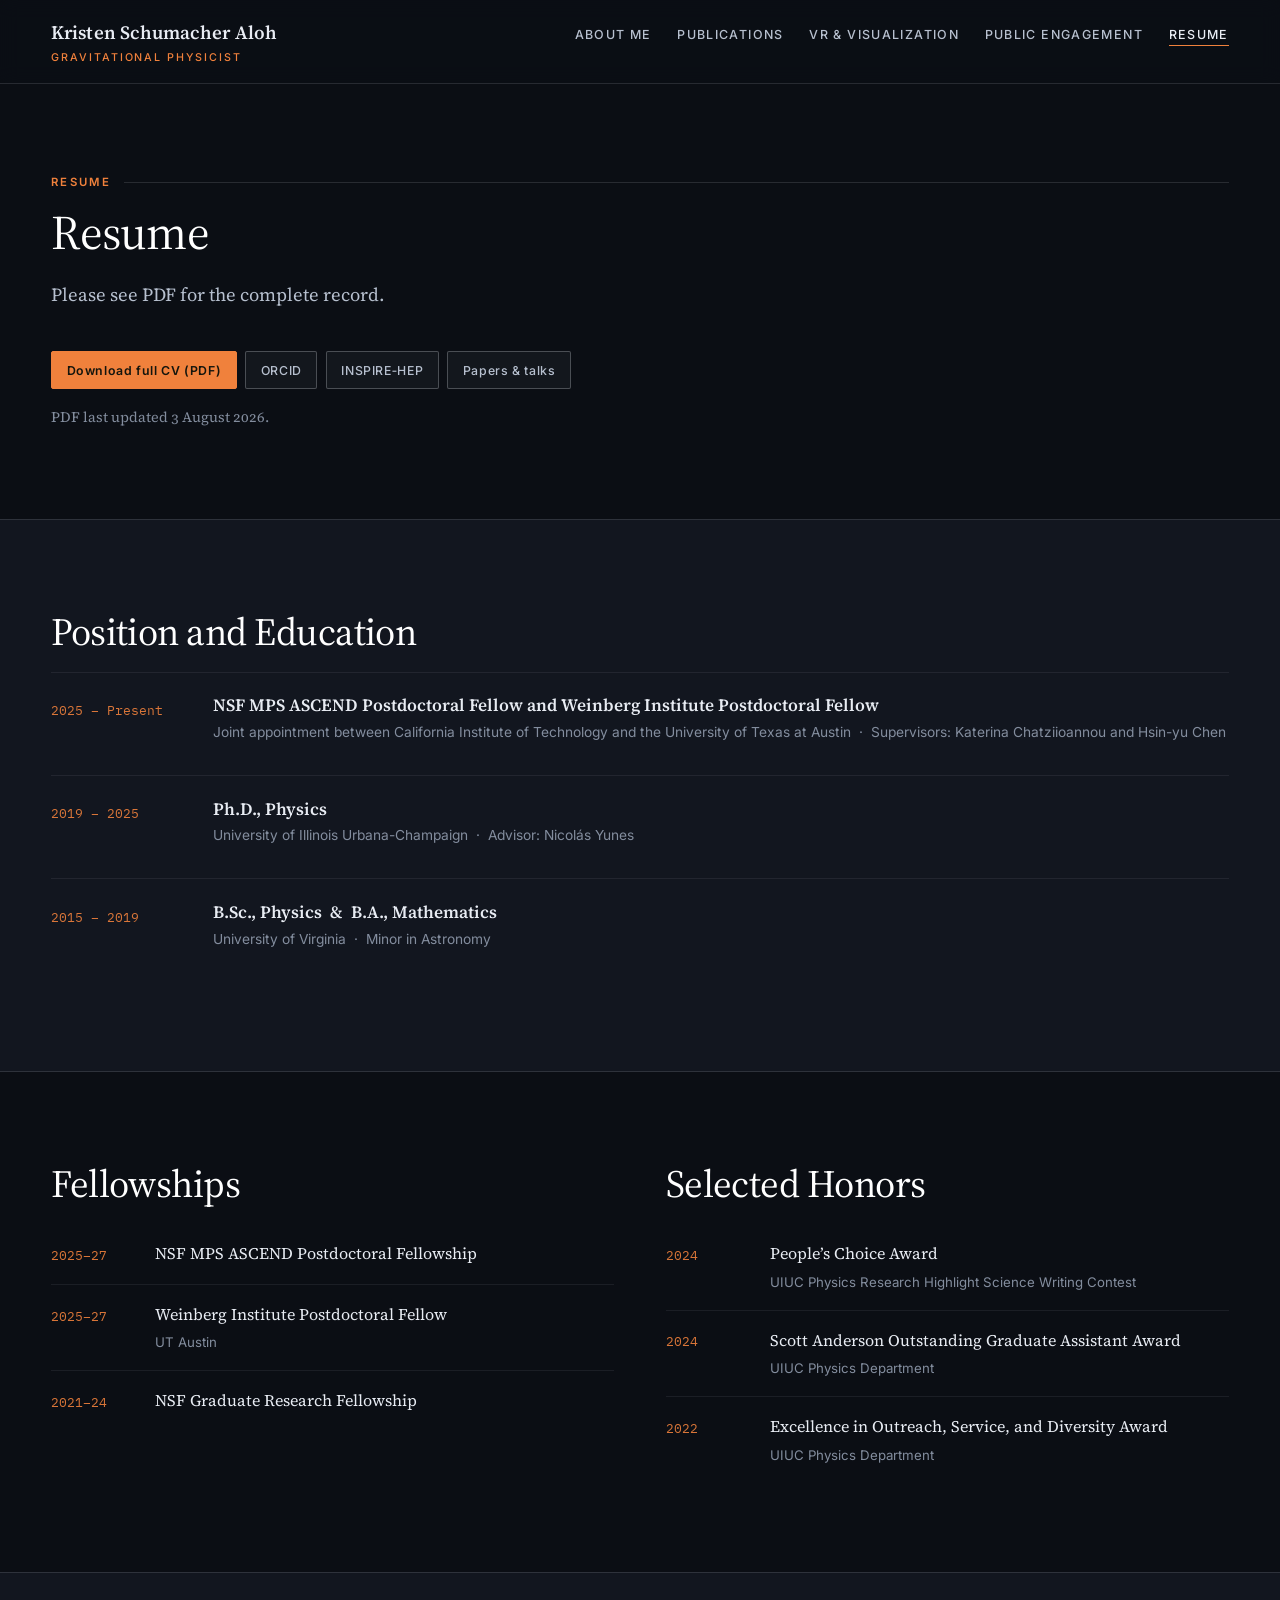
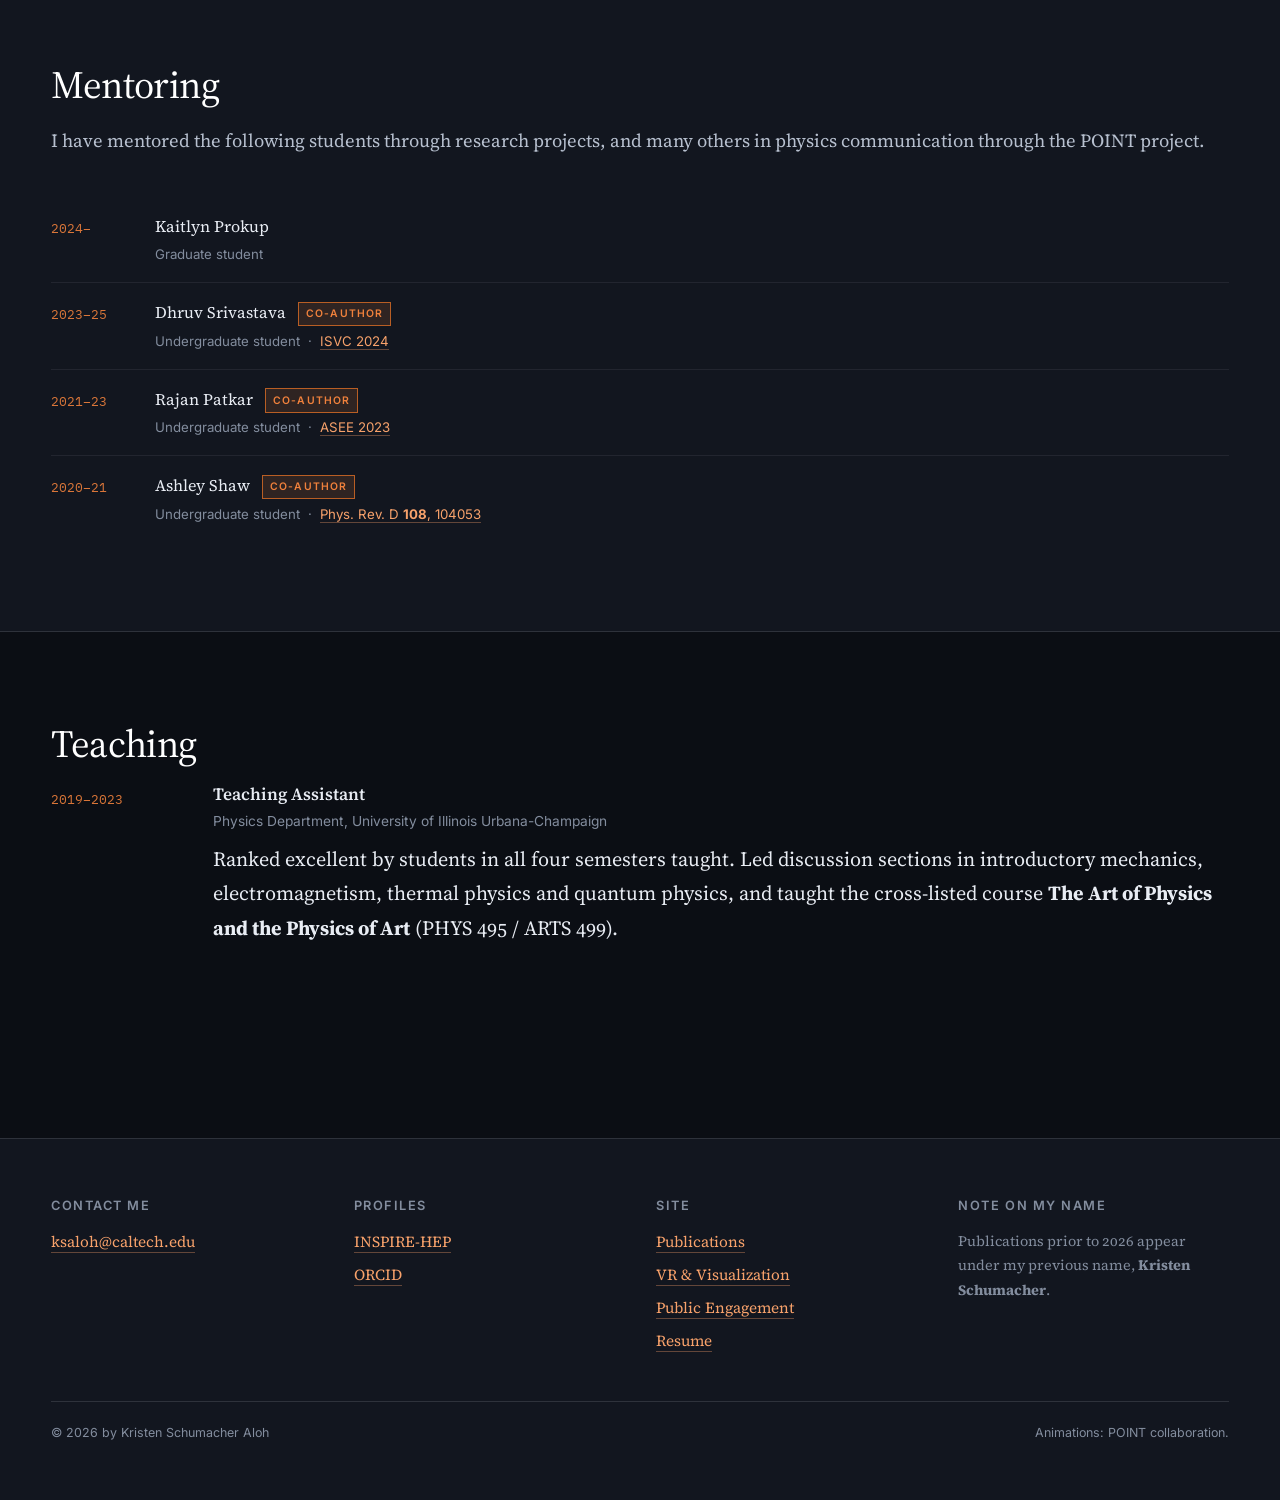
==== cv.html @ e94948c2 "Initial site" ====
<!DOCTYPE html>
<html lang="en">
<head>
<meta charset="utf-8">
<meta name="viewport" content="width=device-width, initial-scale=1">
<meta name="theme-color" content="#0B0E14">
<title>Resume — Kristen Schumacher Aloh</title>
<meta name="description" content="Kristen Schumacher Aloh: NSF MPS ASCEND Postdoctoral Fellow and Weinberg Institute Postdoctoral Fellow, jointly appointed at Caltech and UT Austin. Full CV available as a PDF.">
<link rel="canonical" href="https://kristenaloh.github.io/cv.html">
<link rel="preconnect" href="https://fonts.googleapis.com">
<link rel="preconnect" href="https://fonts.gstatic.com" crossorigin>
<link href="https://fonts.googleapis.com/css2?family=Source+Serif+4:ital,opsz,wght@0,8..60,300..700;1,8..60,300..600&family=Inter:wght@400;500;600&family=IBM+Plex+Mono:wght@400;500&display=swap" rel="stylesheet">
<link rel="stylesheet" href="assets/css/style.css">
</head>
<body>
<a class="skip" href="#main">Skip to content</a>

<header class="masthead">
  <div class="masthead__inner">
    <a class="wordmark" href="index.html">
      <span class="wordmark__name">Kristen Schumacher Aloh</span>
      <span class="wordmark__role">Gravitational Physicist</span>
    </a>
    <nav class="nav" aria-label="Primary">
      <ul>
        <li><a href="index.html">About Me</a></li>
        <li><a href="publications.html">Publications</a></li>
        <li><a href="visualizations.html">VR &amp; Visualization</a></li>
        <li><a href="outreach.html">Public Engagement</a></li>
        <li><a href="cv.html" aria-current="page">Resume</a></li>
      </ul>
    </nav>
  </div>
</header>

<main id="main">

  <section class="section wrap">
    <p class="eyebrow">Resume</p>
    <h2 style="font-size:clamp(2rem,4.6vw,3rem)">Resume</h2>
    <p class="deck">
      Please see PDF for the complete record.
    </p>
    <ul class="idlinks">
      <li><a class="is-primary" href="assets/cv/Aloh_CV.pdf">Download full CV (PDF)</a></li>
      <li><a href="https://orcid.org/0009-0002-8573-5075">ORCID</a></li>
      <li><a href="https://inspirehep.net/authors/1757251?ui-citation-summary=true">INSPIRE&#8209;HEP</a></li>
      <li><a href="publications.html">Papers &amp; talks</a></li>
    </ul>
    <p class="small" style="margin-top:1rem">PDF last updated 3 August 2026.</p>
  </section>

  <!-- ================= POSITION & EDUCATION ================= -->
  <section class="section section--raised">
    <div class="wrap">
      <h2 class="mt-0">Position and Education</h2>

      <div class="cvblock">
        <div class="cvblock__when">2025&nbsp;&ndash;&nbsp;Present</div>
        <div class="cvblock__what">
          <h3>NSF MPS ASCEND Postdoctoral Fellow and Weinberg Institute Postdoctoral Fellow</h3>
          <p class="org">Joint appointment between California Institute of Technology and the
            University of Texas at Austin &nbsp;·&nbsp; Supervisors: Katerina Chatziioannou and
            Hsin-yu Chen</p>
        </div>
      </div>

      <div class="cvblock">
        <div class="cvblock__when">2019&nbsp;&ndash;&nbsp;2025</div>
        <div class="cvblock__what">
          <h3>Ph.D., Physics</h3>
          <p class="org">University of Illinois Urbana-Champaign &nbsp;·&nbsp;
            Advisor: Nicol&aacute;s Yunes</p>
        </div>
      </div>

      <div class="cvblock">
        <div class="cvblock__when">2015&nbsp;&ndash;&nbsp;2019</div>
        <div class="cvblock__what">
          <h3>B.Sc., Physics &nbsp;&amp;&nbsp; B.A., Mathematics</h3>
          <p class="org">University of Virginia &nbsp;·&nbsp; Minor in Astronomy</p>
        </div>
      </div>
    </div>
  </section>

  <!-- ================= FELLOWSHIPS & HONORS ================= -->
  <section class="section wrap">
    <div class="split">
      <div>
        <h2 class="mt-0">Fellowships</h2>
        <ul class="entrylist">
          <li><span class="yr">2025&ndash;27</span>
            <span class="what">NSF MPS ASCEND Postdoctoral Fellowship</span></li>
          <li><span class="yr">2025&ndash;27</span>
            <span class="what">Weinberg Institute Postdoctoral Fellow 
              <span class="where">UT&nbsp;Austin</span></span></li>
          <li><span class="yr">2021&ndash;24</span>
            <span class="what">NSF Graduate Research Fellowship</span></li>
        </ul>
      </div>
      <div>
        <h2 class="mt-0">Selected Honors</h2>
        <ul class="entrylist">
          <li><span class="yr">2024</span>
            <span class="what">People&rsquo;s Choice Award
              <span class="where">UIUC Physics Research Highlight Science Writing Contest</span></span></li>
          <li><span class="yr">2024</span>
            <span class="what">Scott Anderson Outstanding Graduate Assistant Award
              <span class="where">UIUC Physics Department</span></span></li>
          <li><span class="yr">2022</span>
            <span class="what">Excellence in Outreach, Service, and Diversity Award
              <span class="where">UIUC Physics Department</span></span></li>
        </ul>
      </div>
    </div>
  </section>

  <!-- ================= MENTORING ================= -->
  <section class="section section--raised" id="mentoring">
    <div class="wrap">
      <h2 class="mt-0">Mentoring</h2>
      <p class="deck">
        I have mentored the following students through research projects, and many others in physics
        communication through the POINT project.
      </p>
      <ul class="entrylist">
        <li><span class="yr">2024&ndash;</span>
          <span class="what">Kaitlyn Prokup
            <span class="where">Graduate student</span></span></li>
        <li><span class="yr">2023&ndash;25</span>
          <span class="what">Dhruv Srivastava <span class="tag">Co-author</span>
            <span class="where">Undergraduate student &nbsp;·&nbsp;
              <a href="publications.html">ISVC 2024</a></span></span></li>
        <li><span class="yr">2021&ndash;23</span>
          <span class="what">Rajan Patkar <span class="tag">Co-author</span>
            <span class="where">Undergraduate student &nbsp;·&nbsp;
              <a href="publications.html">ASEE 2023</a></span></span></li>
        <li><span class="yr">2020&ndash;21</span>
          <span class="what">Ashley Shaw <span class="tag">Co-author</span>
            <span class="where">Undergraduate student &nbsp;·&nbsp;
              <a href="publications.html">Phys. Rev. D <b>108</b>, 104053</a></span></span></li>
      </ul>
    </div>
  </section>

  <!-- ================= TEACHING ================= -->
  <section class="section wrap" id="teaching">
    <h2 class="mt-0">Teaching</h2>
    <div class="cvblock" style="border-top:0;padding-top:0">
      <div class="cvblock__when">2019&ndash;2023</div>
      <div class="cvblock__what">
        <h3>Teaching Assistant</h3>
        <p class="org">Physics Department, University of Illinois Urbana-Champaign</p>
        <p>
          Ranked excellent by students in all four semesters taught. Led discussion sections in
          introductory mechanics, electromagnetism, thermal physics and quantum physics, and taught
          the cross-listed course
          <strong>The Art of Physics and the Physics of Art</strong> (PHYS 495 / ARTS 499).
        </p>
      </div>
    </div>
  </section>

</main>

<footer class="footer">
  <div class="wrap">
    <div class="footer__grid">
      <div>
        <h4>Contact me</h4>
        <ul>
          <li><a href="mailto:ksaloh@caltech.edu">ksaloh@caltech.edu</a></li>
        </ul>
      </div>
      <div>
        <h4>Profiles</h4>
        <ul>
          <li><a href="https://inspirehep.net/authors/1757251?ui-citation-summary=true">INSPIRE&#8209;HEP</a></li>
          <li><a href="https://orcid.org/0009-0002-8573-5075">ORCID</a></li>
        </ul>
      </div>
      <div>
        <h4>Site</h4>
        <ul>
          <li><a href="publications.html">Publications</a></li>
          <li><a href="visualizations.html">VR &amp; Visualization</a></li>
          <li><a href="outreach.html">Public Engagement</a></li>
          <li><a href="cv.html">Resume</a></li>
        </ul>
      </div>
      <div>
        <h4>Note on my name</h4>
        <p class="small">
          Publications prior to 2026 appear under my previous name,
          <strong>Kristen Schumacher</strong>.
        </p>
      </div>
    </div>
    <div class="footer__note">
      <span>&copy; 2026 by Kristen Schumacher Aloh</span>
      <span>Animations: POINT collaboration.</span>
    </div>
  </div>
</footer>
</body>
</html>
---- assets/css/style.css ----
/* ===========================================================
   Kristen Schumacher Aloh — personal academic site
   Design: "Dark field"

   Every polarization animation is rendered on pure black. The site is
   therefore built dark, so those animations sit flush against the page
   with no visible frame — they read as the design rather than as
   embedded media. Media surfaces are true #000 to match the source.

   The orange accent is sampled from the sphere in the Einstein's
   Spacetime logo, and recurs in the POINT logo, the OzGrav black-hole
   render and the Hanford trace of the GW150914 figure.
   =========================================================== */

/* ---------- Tokens ---------- */
:root {
  --page:       #0B0E14;   /* near-black page ground        */
  --surface:    #12161F;   /* cards, panels                 */
  --surface-2:  #1A1F2B;   /* raised / hover                */
  --plate:      #000000;   /* media surfaces — matches source */

  --ink:        #E8ECF3;   /* body text                     */
  --ink-soft:   #B7C0CF;   /* secondary                     */
  --muted:      #838D9E;   /* metadata, captions            */

  --rule:       rgba(232, 236, 243, .13);
  --rule-soft:  rgba(232, 236, 243, .07);
  --rule-firm:  rgba(232, 236, 243, .26);

  --flare:      #F0813C;   /* accent — the sphere           */
  --flare-soft: #F8A26B;   /* light tint                    */
  --flare-dim:  #B85E24;   /* pressed / borders             */
  --flare-tint: rgba(240, 129, 60, .13);

  --serif: "Source Serif 4", "Source Serif Pro", Charter, "Iowan Old Style",
           Georgia, "Times New Roman", serif;
  --sans:  "Inter", -apple-system, BlinkMacSystemFont, "Segoe UI", Helvetica, Arial, sans-serif;
  --mono:  "IBM Plex Mono", ui-monospace, SFMono-Regular, Menlo, monospace;

  /* No container cap: the page fills the browser window at whatever width it is
     opened to. Type scales with the viewport so it stays proportionate. */
  --pad-x: clamp(1.25rem, 4vw, 4.5rem);
}

/* ---------- Reset ---------- */
*, *::before, *::after { box-sizing: border-box; }
html { -webkit-text-size-adjust: 100%; scroll-behavior: smooth; background: var(--page); }
body {
  margin: 0;
  background: var(--page);
  color: var(--ink);
  font-family: var(--serif);
  font-size: clamp(1.0625rem, 0.30vw + 1.02rem, 1.375rem);
  line-height: 1.72;
  font-feature-settings: "kern" 1, "liga" 1, "onum" 1;
  -webkit-font-smoothing: antialiased;
  text-rendering: optimizeLegibility;
}
img, svg, video { max-width: 100%; display: block; }
img, svg { height: auto; }
figure { margin: 0; }
::selection { background: var(--flare); color: #10130A; }

/* ---------- Links ---------- */
a {
  color: var(--flare-soft);
  text-decoration: none;
  border-bottom: 1px solid rgba(248, 162, 107, .35);
  transition: color .15s ease, border-color .15s ease, background-color .15s ease;
}
a:hover { color: #FFCBA4; border-bottom-color: var(--flare-soft); background: var(--flare-tint); }
a:focus-visible { outline: 2px solid var(--flare); outline-offset: 3px; border-radius: 2px; }

/* ---------- Layout ---------- */
.wrap  { width: 100%; padding-inline: var(--pad-x); }
.prose { max-width: none; }
.section { padding-block: clamp(3rem, 7vw, 6rem); }
.section--raised { background: var(--surface); border-block: 1px solid var(--rule); }

/* ---------- Skip link ---------- */
.skip {
  position: absolute; left: -9999px; top: 0;
  background: var(--flare); color: #12130C;
  padding: .6rem 1rem; z-index: 100; border: 0; font-family: var(--sans);
}
.skip:focus { left: .5rem; top: .5rem; }

/* ---------- Masthead ---------- */
.masthead {
  border-bottom: 1px solid var(--rule);
  background: rgba(11, 14, 20, .86);
  backdrop-filter: saturate(150%) blur(10px);
  position: sticky; top: 0; z-index: 40;
}
.masthead__inner {
  width: 100%; padding: .95rem var(--pad-x);
  display: flex; align-items: baseline; gap: 1.5rem;
  flex-wrap: wrap; justify-content: space-between;
}
.wordmark, .wordmark:hover { border: 0; background: none; }
.wordmark__name {
  font-size: 1.18rem; font-weight: 600; letter-spacing: .004em;
  color: var(--ink); display: block; line-height: 1.2;
}
.wordmark__role {
  display: block; font-family: var(--sans);
  font-size: .67rem; letter-spacing: .18em; text-transform: uppercase;
  color: var(--flare); margin-top: .32rem; font-weight: 500;
}

/* ---------- Nav ---------- */
.nav ul {
  list-style: none; display: flex; flex-wrap: wrap;
  gap: clamp(.85rem, 2vw, 1.7rem); margin: 0; padding: 0;
}
.nav a {
  font-family: var(--sans); font-size: .78rem; font-weight: 500;
  letter-spacing: .11em; text-transform: uppercase;
  color: var(--ink-soft); border-bottom: 1px solid transparent;
  padding-bottom: 3px; background: none;
}
.nav a:hover { color: var(--flare-soft); border-bottom-color: var(--flare); background: none; }
.nav a[aria-current="page"] { color: var(--ink); border-bottom-color: var(--flare); }

/* ===========================================================
   HERO — animation on the right, its black edge dissolving
   into the text column via a mask. Works only because the
   source footage is pure black.
   =========================================================== */
.hero {
  position: relative; overflow: hidden;
  border-bottom: 1px solid var(--rule);
  background: var(--plate);
}
/* The source animation is 800x450, cropped to 760x450 to remove the Unity
   editor axis gizmo that was baked into the top-right corner. This box used to
   use object-fit: cover, which scaled it up ~1.6x on a wide screen and made it
   look grainy. It is now capped at its native width, so it is never upscaled.
   The unused space either side is pure black, which is also the page ground. */
.hero__media {
  position: absolute; inset: 0 0 0 auto;
  width: 66%; z-index: 0; pointer-events: none;
  display: flex; align-items: center; justify-content: center;
  overflow: hidden;
}
.hero__media video, .hero__media img {
  width: 100%; max-width: 760px; height: auto; aspect-ratio: 760 / 428;
  object-fit: contain;
  -webkit-mask-image: linear-gradient(to right, transparent 0%, rgba(0,0,0,.55) 26%, #000 58%);
          mask-image: linear-gradient(to right, transparent 0%, rgba(0,0,0,.55) 26%, #000 58%);
}
.hero__inner {
  position: relative; z-index: 1;
  width: 100%; padding-inline: var(--pad-x);
  padding-block: clamp(3rem, 9vw, 7.5rem);
  display: grid; gap: clamp(2rem, 4vw, 3.5rem);
  grid-template-columns: minmax(0, 1fr);
}
@media (min-width: 940px) {
  .hero__inner { grid-template-columns: minmax(0, 32rem) minmax(0, 1fr); align-items: center; }
}
@media (max-width: 939px) {
  /* stack: the animation becomes a band beneath the text */
  .hero__media {
    position: relative; width: auto; inset: auto;
    margin-top: 2.25rem; border-top: 1px solid var(--rule-soft);
  }
  .hero__media video, .hero__media img {
    height: auto; aspect-ratio: 760 / 428; max-width: 100%;
    -webkit-mask-image: linear-gradient(to bottom, transparent 0%, #000 22%);
            mask-image: linear-gradient(to bottom, transparent 0%, #000 22%);
  }
  .hero__inner { padding-bottom: 0; }
}
.hero h1 {
  font-family: var(--serif); font-weight: 400;
  font-size: clamp(2.6rem, 7vw, 4.4rem);
  line-height: 1.02; letter-spacing: -.022em;
  margin: 0 0 1.1rem; color: #FFF;
}
.hero__rule { width: 104px; height: 3px; background: var(--flare); margin: 0 0 1.3rem; border: 0; }
.hero__title {
  font-family: var(--sans); font-size: .84rem; font-weight: 600;
  letter-spacing: .15em; text-transform: uppercase;
  color: var(--flare); margin: 0 0 .6rem;
}
.hero__affil { font-size: 1rem; color: var(--muted); margin: 0 0 1.7rem; font-style: italic; }
.hero__lede {
  font-size: clamp(1.1rem, 2vw, 1.24rem); line-height: 1.62;
  margin: 0 0 2rem; color: var(--ink-soft);
}
.hero__lede strong { font-weight: 600; color: var(--ink); }
.hero__credit {
  font-family: var(--sans); font-size: .72rem; letter-spacing: .04em;
  color: var(--muted); margin-top: 1.75rem;
}

/* ---------- Portrait ---------- */
.portrait { border: 1px solid var(--rule); padding: .45rem; background: var(--surface); }
.portrait img { width: 100%; aspect-ratio: 1/1; object-fit: cover; }
.portrait figcaption {
  font-family: var(--sans); font-size: .69rem; color: var(--muted);
  letter-spacing: .07em; text-transform: uppercase;
  margin-top: .55rem; text-align: center;
}

/* ---------- Identity links ---------- */
.idlinks { list-style: none; margin: 0; padding: 0; display: flex; flex-wrap: wrap; gap: .5rem .55rem; }
.idlinks a {
  display: inline-block; font-family: var(--sans);
  font-size: .77rem; font-weight: 500; letter-spacing: .05em;
  padding: .45rem .9rem; border: 1px solid var(--rule-firm); border-radius: 2px;
  color: var(--ink-soft); background: rgba(232, 236, 243, .04);
}
.idlinks a:hover { border-color: var(--flare); color: var(--flare-soft); background: var(--flare-tint); }
.idlinks a.is-primary { background: var(--flare); color: #14150D; border-color: var(--flare); font-weight: 600; }
.idlinks a.is-primary:hover { background: var(--flare-soft); border-color: var(--flare-soft); color: #14150D; }

/* ---------- Headings ---------- */
.eyebrow {
  font-family: var(--sans); font-size: .71rem; font-weight: 600;
  letter-spacing: .2em; text-transform: uppercase;
  color: var(--flare); margin: 0 0 .8rem;
  display: flex; align-items: center; gap: .8rem;
}
.eyebrow::after { content: ""; flex: 1; height: 1px; background: var(--rule); }
h2 {
  font-family: var(--serif); font-weight: 400;
  font-size: clamp(1.75rem, 3.6vw, 2.4rem);
  line-height: 1.14; letter-spacing: -.014em; margin: 0 0 1.15rem; color: #FFF;
}
h3 {
  font-family: var(--serif); font-weight: 600;
  font-size: clamp(1.16rem, 2.2vw, 1.38rem);
  line-height: 1.26; margin: 0 0 .6rem; color: var(--ink);
}
h4 {
  font-family: var(--sans); font-weight: 600; font-size: .8rem;
  letter-spacing: .12em; text-transform: uppercase;
  color: var(--muted); margin: 0 0 .55rem;
}
p { margin: 0 0 1.15rem; }
p:last-child { margin-bottom: 0; }
.deck { font-size: 1.16rem; color: var(--ink-soft); margin-bottom: 2.5rem; }

/* .introrow — kept as a simple stack. It used to be a two-column layout that
   filled the empty right margin left by capped prose; with the narrower page
   the prose fills the width on its own, so no column split is needed. */
.introrow { margin-bottom: clamp(2rem, 4vw, 2.75rem); }
.introrow > .deck, .introrow > .prose { margin-bottom: 1.5rem; }
.introrow__side { display: flex; flex-direction: column; gap: 1.1rem; }
.introrow__side p { font-size: .92rem; color: var(--muted); margin: 0; }

/* ---------- Research cards ---------- */
.cards {
  display: grid; gap: clamp(1.25rem, 2.5vw, 1.9rem);
  grid-template-columns: repeat(auto-fit, minmax(min(100%, 320px), 1fr));
  margin-top: 2.5rem;
}
.card {
  background: var(--surface); border: 1px solid var(--rule);
  padding: 1.7rem 1.7rem 1.85rem;
  display: flex; flex-direction: column; position: relative;
  transition: border-color .18s ease, background-color .18s ease, transform .18s ease;
}
.card:hover { border-color: var(--flare-dim); background: var(--surface-2); transform: translateY(-3px); }
.card::before {
  content: ""; position: absolute; inset: 0 0 auto 0; height: 2px; background: var(--flare);
}
.card__num {
  font-family: var(--serif); font-size: 1.9rem; line-height: 1;
  color: var(--flare); margin-bottom: .55rem; display: block;
  font-variant-numeric: lining-nums; opacity: .85;
}
.card h3 { font-size: 1.14rem; }
.card p { font-size: .99rem; color: var(--ink-soft); }
.card__more {
  margin-top: auto; padding-top: 1.1rem; border: 0; background: none;
  font-family: var(--sans); font-size: .76rem; font-weight: 600;
  letter-spacing: .08em; text-transform: uppercase; color: var(--flare-soft);
}
.card__more:hover { background: none; color: #FFCBA4; }
.card__more::after { content: " \2192"; }

/* ===========================================================
   MEDIA PLATES — true black, no border, so the source footage
   has no visible edge.
   =========================================================== */
.plate { background: var(--plate); }
.plate video, .plate img { width: 100%; display: block; background: var(--plate); }

.animfig { margin-block: 0; }
.animfig__stage {
  background: var(--plate); display: grid; gap: 1px;
  grid-template-columns: minmax(0, 1fr);
}
.animfig__stage--pair { grid-template-columns: minmax(0, 1fr); }
@media (min-width: 620px) {
  .animfig__stage--pair { grid-template-columns: 1fr 1fr; }
}
.animfig__stage video { width: 100%; height: auto; background: var(--plate); }
.animfig__cap { padding: 1rem .15rem 0; }
.animfig__cap h3 { margin-bottom: .3rem; display: flex; align-items: baseline; gap: .6rem; flex-wrap: wrap; }
.animfig__cap p { font-size: .96rem; color: var(--muted); margin: 0; }

.badge {
  font-family: var(--sans); font-size: .64rem; font-weight: 600;
  letter-spacing: .13em; text-transform: uppercase;
  color: var(--flare); border: 1px solid var(--flare-dim);
  padding: .16rem .5rem; border-radius: 2px; white-space: nowrap;
}
.badge--gr { color: var(--ink); border-color: var(--rule-firm); }

.animgrid {
  display: grid; gap: clamp(2rem, 4vw, 3.25rem);
  grid-template-columns: repeat(auto-fit, minmax(min(100%, 460px), 1fr));
  margin-top: 2.75rem;
}

/* Photo / render figure */
.mediafig { border: 1px solid var(--rule); background: var(--surface); padding: .5rem; }
.mediafig img, .mediafig video { width: 100%; }
.mediafig figcaption {
  font-family: var(--sans); font-size: .8rem; color: var(--muted);
  margin: .7rem .35rem .25rem; line-height: 1.55;
}

/* ---------- Research topic blocks ---------- */
.topic { padding-block: clamp(2.5rem, 5vw, 4rem); border-top: 1px solid var(--rule); }
.topic:first-of-type { border-top: 0; padding-top: 0; }
.topic__grid { display: grid; gap: clamp(1.5rem, 4vw, 3rem); grid-template-columns: minmax(0, 1fr); }
@media (min-width: 920px) { .topic__grid { grid-template-columns: 12ch minmax(0, 1fr); } }
.topic__label {
  font-family: var(--sans); font-size: .72rem; font-weight: 600;
  letter-spacing: .15em; text-transform: uppercase; color: var(--flare); padding-top: .5rem;
}
.topic__label b {
  display: block; font-family: var(--serif); font-weight: 400;
  font-size: 2.8rem; line-height: 1; letter-spacing: -.02em;
  color: var(--flare); opacity: .75; margin-bottom: .3rem; font-variant-numeric: lining-nums;
}
.topic__body { min-width: 0; }
.topic__body p { font-size: 1.07rem; color: var(--ink-soft); }

/* ---------- Keywords, affiliations ---------- */
.keywords { font-family: var(--sans); font-size: .86rem; color: var(--muted); line-height: 1.95; }
.keywords strong {
  color: var(--ink); font-weight: 600; display: block; margin-bottom: .35rem;
  font-size: .72rem; letter-spacing: .14em; text-transform: uppercase;
}
.affils { list-style: none; margin: 1rem 0 0; padding: 0; display: flex; flex-wrap: wrap; gap: .45rem; }
.affils li {
  font-family: var(--sans); font-size: .77rem; letter-spacing: .04em;
  padding: .32rem .72rem; border: 1px solid var(--rule); background: var(--surface); color: var(--ink-soft);
}

/* ---------- Publications ---------- */
.pubyear {
  display: grid; gap: clamp(.75rem, 3vw, 2.5rem);
  grid-template-columns: minmax(0, 1fr); padding-block: 2.25rem;
  border-top: 1px solid var(--rule);
}
@media (min-width: 780px) { .pubyear { grid-template-columns: 7ch minmax(0, 1fr); } }
.pubyear__y {
  font-family: var(--serif); font-size: 2rem; color: var(--flare); opacity: .8;
  font-variant-numeric: lining-nums; line-height: 1.2;
}
.pub { margin-bottom: 2.5rem; }
.pub:last-child { margin-bottom: 0; }
.pub__title { font-size: 1.13rem; font-weight: 600; line-height: 1.38; margin: 0 0 .4rem; color: var(--ink); }
.pub__authors { font-size: .96rem; color: var(--muted); margin: 0 0 .35rem; }
.pub__authors b { color: var(--ink); font-weight: 600; }
.pub__ref { font-family: var(--sans); font-size: .83rem; color: var(--ink-soft); margin: 0 0 .6rem; }
/* Dormant: gloss paragraphs were removed from publications.html in Aug 2026.
   Rule kept so they can be reinstated without rebuilding the style. */
.pub__gloss {
  font-size: 1rem; color: var(--ink-soft);
  border-left: 2px solid var(--flare-dim); padding-left: 1rem; margin: .7rem 0 .85rem;
}
.pub__abstract { margin: 0 0 .9rem; }
.pub__abstract summary {
  font-family: var(--sans); font-size: .74rem; font-weight: 600;
  letter-spacing: .11em; text-transform: uppercase; color: var(--flare-soft);
  cursor: pointer; list-style: none; display: inline-flex; align-items: center; gap: .45rem;
  padding: .2rem 0;
}
.pub__abstract summary::-webkit-details-marker { display: none; }
.pub__abstract summary::before {
  content: "\25B8"; font-size: .8em; transition: transform .15s ease; display: inline-block;
}
.pub__abstract[open] summary::before { transform: rotate(90deg); }
.pub__abstract summary:hover { color: #FFCBA4; }
.pub__abstract summary:focus-visible { outline: 2px solid var(--flare); outline-offset: 3px; }
.pub__abstract > p {
  font-size: .97rem; color: var(--ink-soft); margin: .8rem 0 0;
  padding-left: 1rem; border-left: 1px solid var(--rule);
}

.pub__links { display: flex; flex-wrap: wrap; gap: .4rem; margin: 0; padding: 0; list-style: none; }
.pub__links a {
  font-family: var(--sans); font-size: .72rem; font-weight: 500;
  letter-spacing: .07em; text-transform: uppercase;
  padding: .28rem .62rem; border: 1px solid var(--rule-firm);
  background: rgba(232, 236, 243, .04); color: var(--ink-soft);
}
.pub__links a:hover { border-color: var(--flare); color: var(--flare-soft); background: var(--flare-tint); }
.tag {
  display: inline-block; font-family: var(--sans);
  font-size: .65rem; font-weight: 600; letter-spacing: .1em; text-transform: uppercase;
  color: var(--flare); background: var(--flare-tint); border: 1px solid var(--flare-dim);
  padding: .13rem .45rem; margin-left: .5rem; vertical-align: .12em;
}

/* ---------- Entry lists ---------- */
.entrylist { list-style: none; margin: 0; padding: 0; }
.entrylist > li {
  display: grid; gap: .25rem 1.5rem; grid-template-columns: minmax(0, 1fr);
  padding: 1rem 0; border-top: 1px solid var(--rule-soft);
}
@media (min-width: 700px) { .entrylist > li { grid-template-columns: 8ch minmax(0, 1fr); } }
.entrylist > li:first-child { border-top: 0; }
.entrylist .yr { font-family: var(--mono); font-size: .79rem; color: var(--flare); padding-top: .3rem; opacity: .9; }
.entrylist .what { font-size: 1.01rem; color: var(--ink); }
.entrylist .where {
  display: block; font-family: var(--sans); font-size: .83rem; color: var(--muted); margin-top: .18rem;
}

/* ---------- Rule-separated stacked items ---------- */
.stackitem {
  padding-block: clamp(1.85rem, 4vw, 3rem); border-top: 1px solid var(--rule);
}
.stackitem:first-of-type { border-top: 0; padding-top: 0; }
.stackitem__body { min-width: 0; }

/* ---------- CV ---------- */
.cvblock {
  display: grid; gap: .5rem 2rem; grid-template-columns: minmax(0, 1fr);
  padding-block: 1.4rem; border-top: 1px solid var(--rule-soft);
}
@media (min-width: 760px) { .cvblock { grid-template-columns: 13ch minmax(0, 1fr); } }
.cvblock__when { font-family: var(--mono); font-size: .79rem; color: var(--flare); padding-top: .3rem; opacity: .9; }
.cvblock__what h3 { font-size: 1.08rem; margin-bottom: .25rem; }
.cvblock__what .org { font-family: var(--sans); font-size: .86rem; color: var(--muted); margin: 0 0 .5rem; }
.cvblock__what ul { margin: .5rem 0 0; padding-left: 1.15rem; }
.cvblock__what li { margin-bottom: .38rem; font-size: 1rem; color: var(--ink-soft); }
.cvblock__what li::marker { color: var(--flare); }

.plainlist { list-style: none; margin: 0; padding: 0; }
.plainlist li {
  padding: .55rem 0 .55rem 1.2rem; position: relative;
  border-top: 1px solid var(--rule-soft); font-size: 1.01rem; color: var(--ink-soft);
}
.plainlist li:first-child { border-top: 0; }
.plainlist li::before {
  content: "\25AA"; position: absolute; left: 0; top: .6rem; color: var(--flare); font-size: .68rem;
}
.plainlist strong { color: var(--ink); }

/* ---------- Callout ---------- */
.callout {
  border: 1px solid var(--flare-dim); background: var(--flare-tint);
  padding: 1.3rem 1.55rem; margin-block: 2rem;
}
.callout h4 { color: var(--flare-soft); }
.callout p { font-size: .99rem; color: var(--ink-soft); }

/* ---------- Split ---------- */
.split { display: grid; gap: clamp(1.75rem, 4vw, 3.25rem); grid-template-columns: minmax(0, 1fr); }
@media (min-width: 880px) { .split { grid-template-columns: repeat(2, minmax(0, 1fr)); } }
.split--wide-first { grid-template-columns: minmax(0, 1fr); }
@media (min-width: 880px) { .split--wide-first { grid-template-columns: 1.35fr 1fr; } }

/* ---------- Footer ---------- */
.footer {
  border-top: 1px solid var(--rule); background: var(--surface);
  padding-block: clamp(2.5rem, 5vw, 3.5rem); margin-top: clamp(3rem, 7vw, 5rem);
}
.footer__grid { display: grid; gap: 2rem; grid-template-columns: repeat(auto-fit, minmax(min(100%, 220px), 1fr)); }
.footer h4 { margin-bottom: .75rem; }
.footer ul { list-style: none; margin: 0; padding: 0; }
.footer li { margin-bottom: .42rem; font-size: .96rem; color: var(--ink-soft); }
.footer__note {
  margin-top: 2.5rem; padding-top: 1.25rem; border-top: 1px solid var(--rule);
  font-family: var(--sans); font-size: .78rem; color: var(--muted);
  display: flex; flex-wrap: wrap; gap: .5rem 1.5rem; justify-content: space-between;
}

/* ---------- Utilities ---------- */
.mt-0 { margin-top: 0; }
.mb-lg { margin-bottom: 2.5rem; }
.small { font-size: .9rem; color: var(--muted); }
.nowrap { white-space: nowrap; }
.sr-only {
  position: absolute; width: 1px; height: 1px; padding: 0; margin: -1px;
  overflow: hidden; clip: rect(0 0 0 0); white-space: nowrap; border: 0;
}

/* ---------- Print ---------- */
@media print {
  .masthead, .nav, .footer__note, .idlinks, .hero__media { display: none; }
  html, body { background: #fff; color: #000; font-size: 11pt; }
  h1, h2, h3, .hero h1 { color: #000; }
  p, li, .deck, .topic__body p, .pub__gloss { color: #000; }
  a { color: #000; border: 0; }
  .section, .hero__inner { padding-block: 1rem; }
  .hero, .section--raised, .section--plate, .card, .footer { background: #fff; border-color: #ccc; }
  .card { transform: none; }
  video { display: none; }
}

/* ---------- Reduced motion: pause the animations ---------- */
@media (prefers-reduced-motion: reduce) {
  html { scroll-behavior: auto; }
  *, *::before, *::after { transition: none !important; animation: none !important; }
}
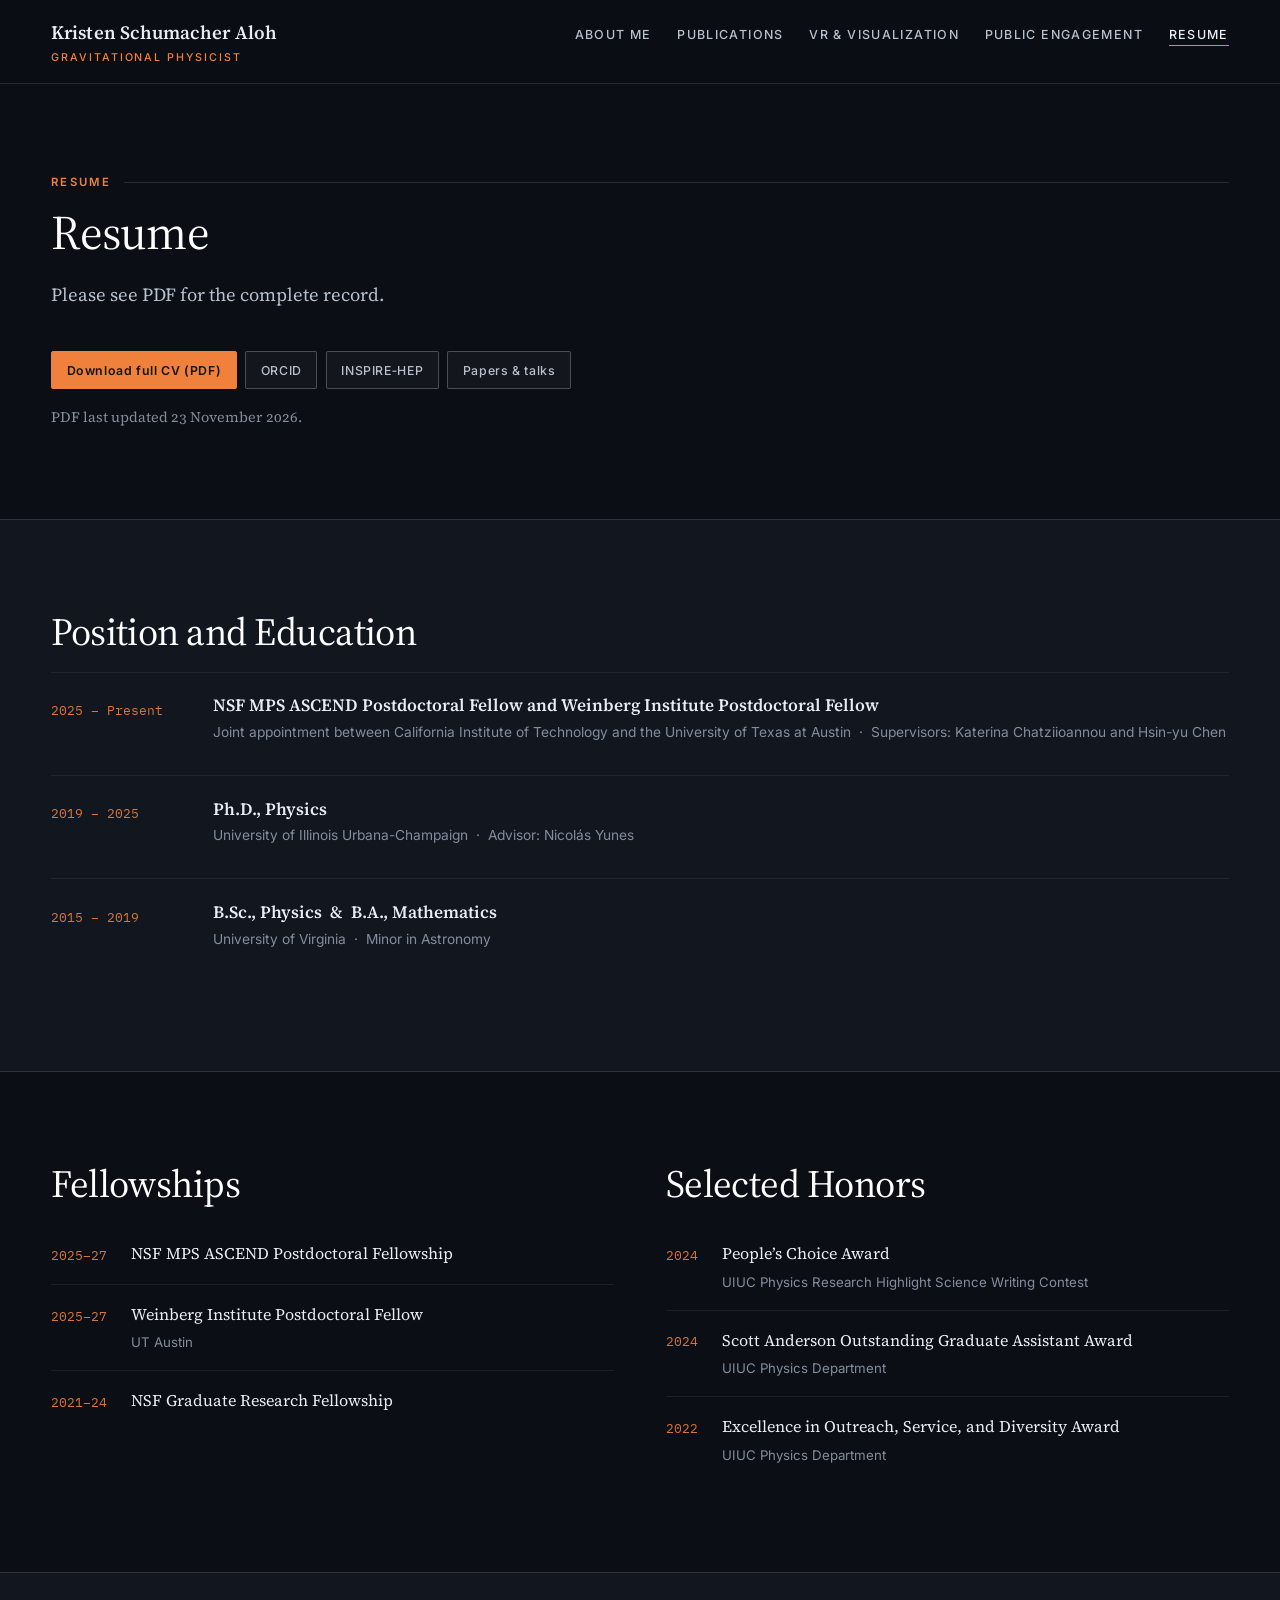
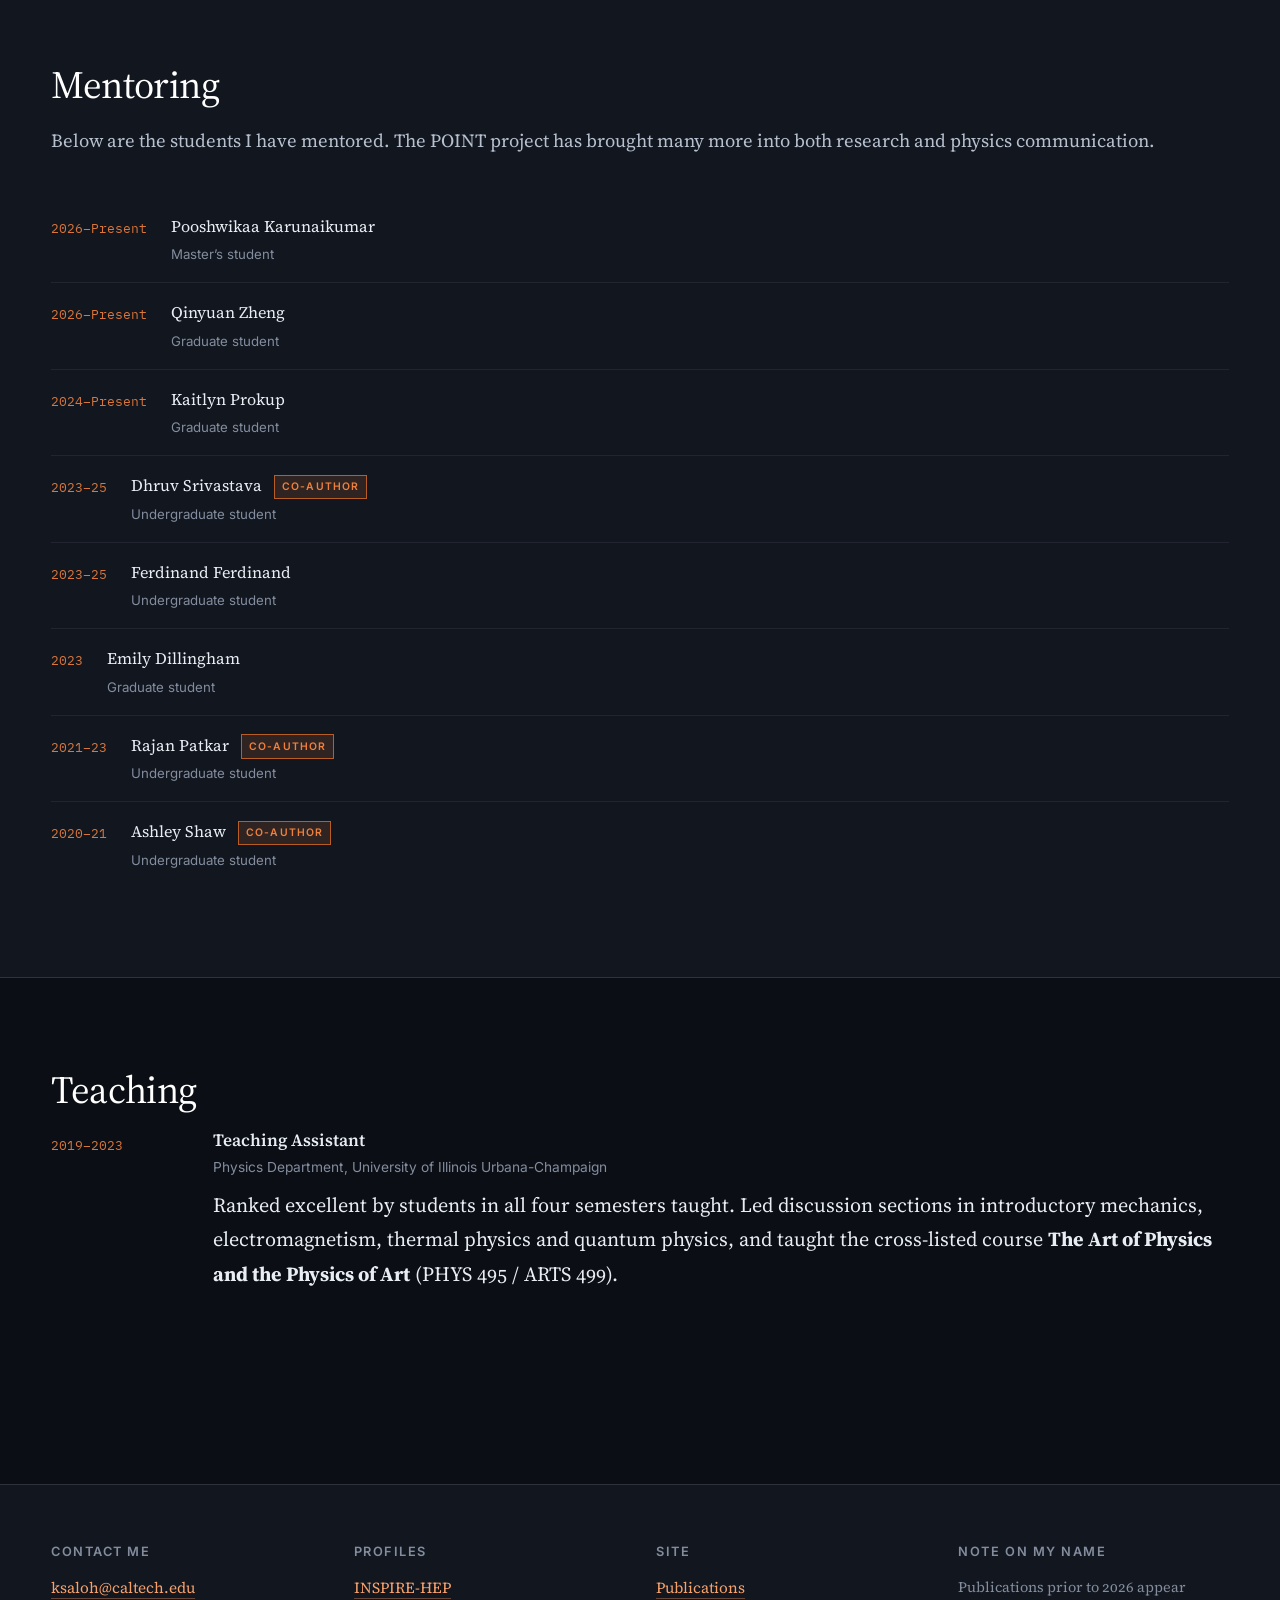
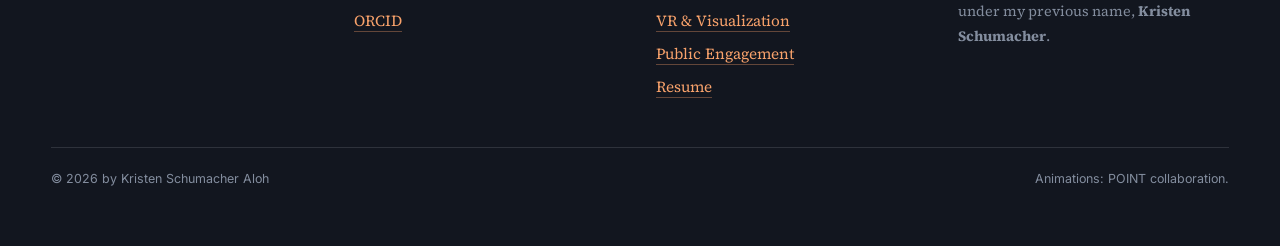
==== commit a8e672a0: "Resume page updates" ====
--- a/cv.html
+++ b/cv.html
@@ -47,7 +47,7 @@
       <li><a href="https://inspirehep.net/authors/1757251?ui-citation-summary=true">INSPIRE&#8209;HEP</a></li>
       <li><a href="publications.html">Papers &amp; talks</a></li>
     </ul>
-    <p class="small" style="margin-top:1rem">PDF last updated 3 August 2026.</p>
+    <p class="small" style="margin-top:1rem">PDF last updated 23 November 2026.</p>
   </section>
 
   <!-- ================= POSITION & EDUCATION ================= -->
@@ -121,25 +121,34 @@
     <div class="wrap">
       <h2 class="mt-0">Mentoring</h2>
       <p class="deck">
-        I have mentored the following students through research projects, and many others in physics
-        communication through the POINT project.
+        Below are the students I have mentored. The POINT project has brought many more into both
+        research and physics communication.
       </p>
       <ul class="entrylist">
-        <li><span class="yr">2024&ndash;</span>
+        <li><span class="yr">2026&ndash;Present</span>
+          <span class="what">Pooshwikaa Karunaikumar
+            <span class="where">Master&rsquo;s student</span></span></li>
+        <li><span class="yr">2026&ndash;Present</span>
+          <span class="what">Qinyuan Zheng
+            <span class="where">Graduate student</span></span></li>
+        <li><span class="yr">2024&ndash;Present</span>
           <span class="what">Kaitlyn Prokup
             <span class="where">Graduate student</span></span></li>
         <li><span class="yr">2023&ndash;25</span>
           <span class="what">Dhruv Srivastava <span class="tag">Co-author</span>
-            <span class="where">Undergraduate student &nbsp;·&nbsp;
-              <a href="publications.html">ISVC 2024</a></span></span></li>
+            <span class="where">Undergraduate student</span></span></li>
+        <li><span class="yr">2023&ndash;25</span>
+          <span class="what">Ferdinand Ferdinand
+            <span class="where">Undergraduate student</span></span></li>
+        <li><span class="yr">2023</span>
+          <span class="what">Emily Dillingham
+            <span class="where">Graduate student</span></span></li>
         <li><span class="yr">2021&ndash;23</span>
           <span class="what">Rajan Patkar <span class="tag">Co-author</span>
-            <span class="where">Undergraduate student &nbsp;·&nbsp;
-              <a href="publications.html">ASEE 2023</a></span></span></li>
+            <span class="where">Undergraduate student</span></span></li>
         <li><span class="yr">2020&ndash;21</span>
           <span class="what">Ashley Shaw <span class="tag">Co-author</span>
-            <span class="where">Undergraduate student &nbsp;·&nbsp;
-              <a href="publications.html">Phys. Rev. D <b>108</b>, 104053</a></span></span></li>
+            <span class="where">Undergraduate student</span></span></li>
       </ul>
     </div>
   </section>
--- a/assets/css/style.css
+++ b/assets/css/style.css
@@ -417,7 +417,7 @@
   display: grid; gap: .25rem 1.5rem; grid-template-columns: minmax(0, 1fr);
   padding: 1rem 0; border-top: 1px solid var(--rule-soft);
 }
-@media (min-width: 700px) { .entrylist > li { grid-template-columns: 8ch minmax(0, 1fr); } }
+@media (min-width: 700px) { .entrylist > li { grid-template-columns: max-content minmax(0, 1fr); } }
 .entrylist > li:first-child { border-top: 0; }
 .entrylist .yr { font-family: var(--mono); font-size: .79rem; color: var(--flare); padding-top: .3rem; opacity: .9; }
 .entrylist .what { font-size: 1.01rem; color: var(--ink); }
